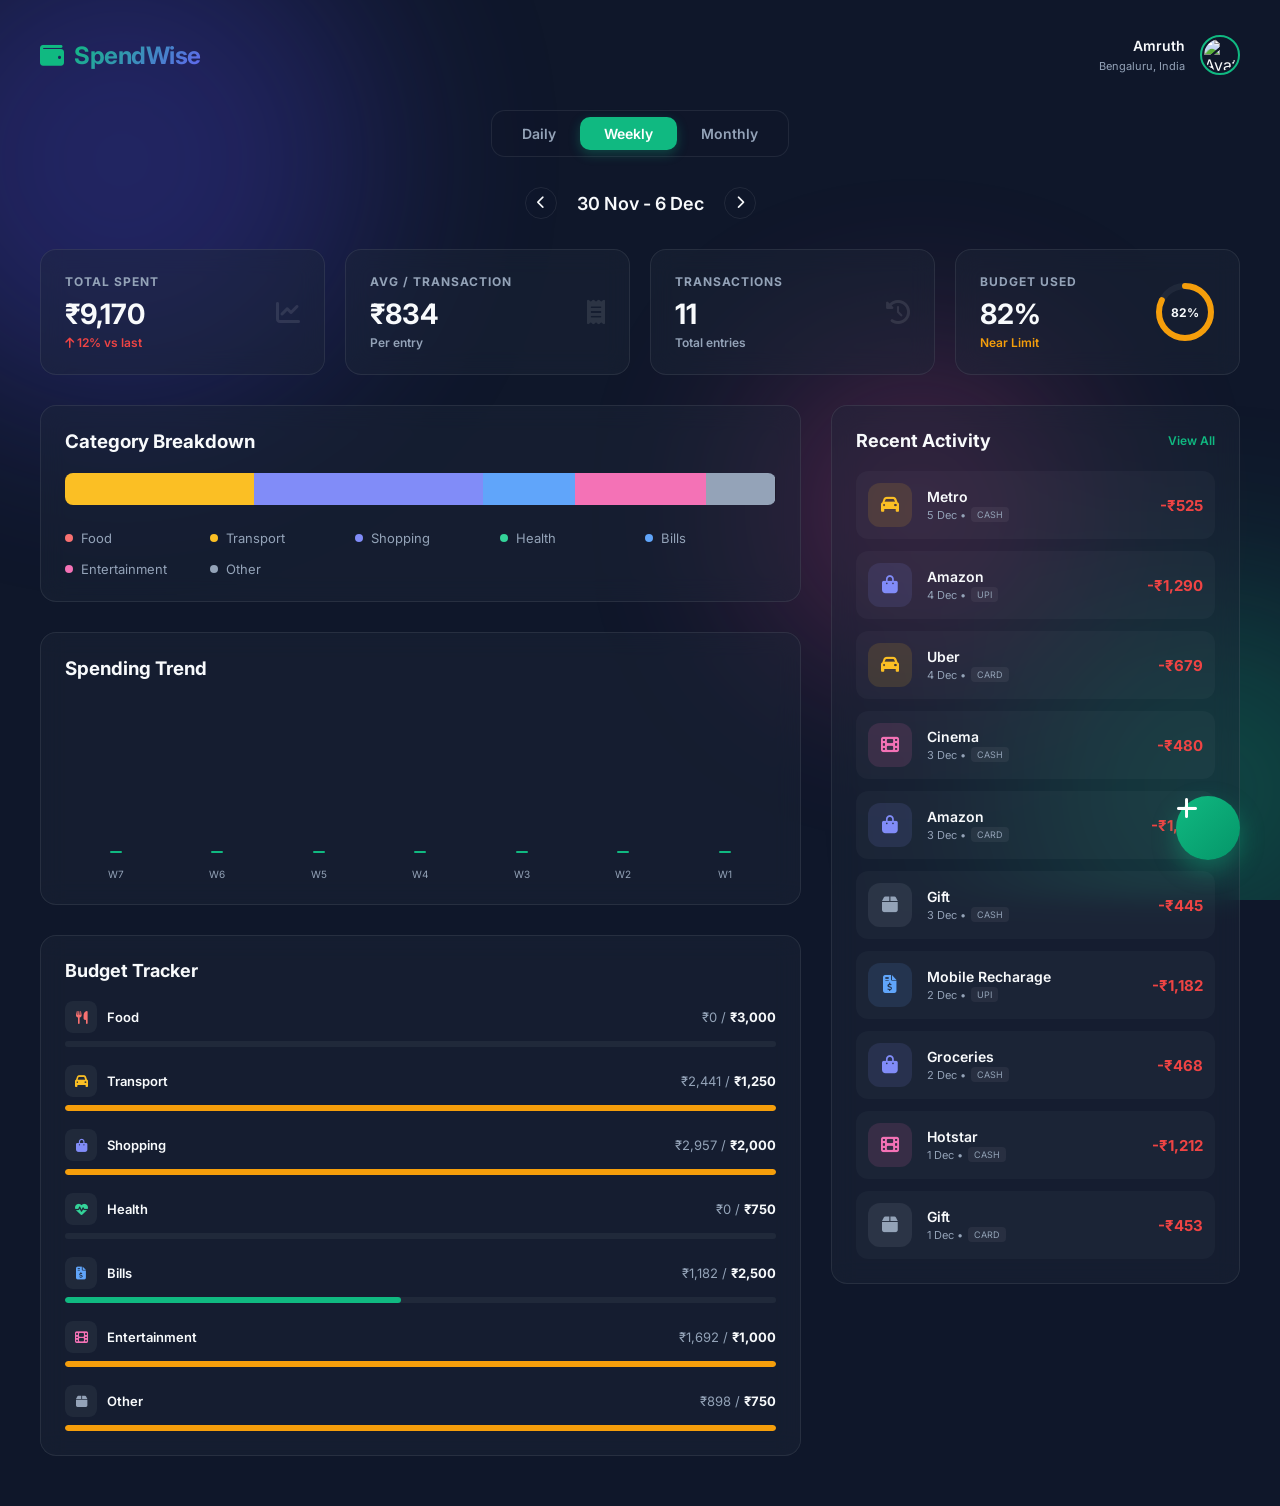
==== index.html @ 6d7f3461 "Initial commit: SpendWise Premium Dashboard" ====
<!DOCTYPE html>
<html lang="en">
<head>
    <meta charset="UTF-8">
    <meta name="viewport" content="width=device-width, initial-scale=1.0">
    <title>SpendWise | Premium Dashboard</title>
    <link href="https://fonts.googleapis.com/css2?family=Inter:wght@400;600;700&family=Outfit:wght@400;600;700&display=swap" rel="stylesheet">
    <link rel="stylesheet" href="style.css">
    <link rel="stylesheet" href="https://cdnjs.cloudflare.com/ajax/libs/font-awesome/6.4.0/css/all.min.css">
</head>
<body>
    <div class="background-orbs">
        <div class="orb orb-1"></div>
        <div class="orb orb-2"></div>
        <div class="orb orb-3"></div>
    </div>

    <div class="container">
        <!-- Top Nav -->
        <nav class="top-nav">
            <div class="brand">
                <i class="fas fa-wallet" style="color: #10B981; font-size: 24px;"></i>
                <h1>SpendWise</h1>
            </div>
            <div class="user-profile">
                <div class="location-hint">
                    <div>Amruth</div>
                    <span>Bengaluru, India</span>
                </div>
                <img src="https://i.pravatar.cc/150?u=amruth" alt="Avatar" class="avatar">
            </div>
        </nav>

        <header class="dashboard-header">
            <div class="tabs-container">
                <div class="tab" data-view="daily">Daily</div>
                <div class="tab active" data-view="weekly">Weekly</div>
                <div class="tab" data-view="monthly">Monthly</div>
            </div>

            <div class="period-nav">
                <button class="nav-btn" id="prev-period"><i class="fas fa-chevron-left"></i></button>
                <span id="period-label">14 May 2026</span>
                <button class="nav-btn" id="next-period"><i class="fas fa-chevron-right"></i></button>
            </div>
        </header>

        <!-- Metrics Row -->
        <div class="metrics-grid">
            <div class="metric-card animate-entry" style="animation-delay: 0.1s;">
                <div class="metric-info">
                    <h4>Total Spent</h4>
                    <h2 id="total-spent">₹0</h2>
                    <div class="metric-trend trend-up" id="total-trend">
                        <i class="fas fa-arrow-up"></i> 12% vs last
                    </div>
                </div>
                <i class="fas fa-chart-line" style="font-size: 24px; color: rgba(255,255,255,0.1)"></i>
            </div>
            
            <div class="metric-card animate-entry" style="animation-delay: 0.2s;">
                <div class="metric-info">
                    <h4>Avg / Transaction</h4>
                    <h2 id="avg-spent">₹0</h2>
                    <div class="metric-trend" style="color: var(--text-secondary)">Per entry</div>
                </div>
                <i class="fas fa-receipt" style="font-size: 24px; color: rgba(255,255,255,0.1)"></i>
            </div>

            <div class="metric-card animate-entry" style="animation-delay: 0.3s;">
                <div class="metric-info">
                    <h4>Transactions</h4>
                    <h2 id="tx-count">0</h2>
                    <div class="metric-trend" style="color: var(--text-secondary)">Total entries</div>
                </div>
                <i class="fas fa-history" style="font-size: 24px; color: rgba(255,255,255,0.1)"></i>
            </div>

            <div class="metric-card animate-entry" style="animation-delay: 0.4s;">
                <div class="metric-info">
                    <h4>Budget Used</h4>
                    <h2 id="budget-percent-text">0%</h2>
                    <div class="metric-trend" id="budget-status">Within limit</div>
                </div>
                <div class="progress-ring">
                    <svg>
                        <circle class="bg" cx="30" cy="30" r="26"></circle>
                        <circle class="fill" id="budget-ring" cx="30" cy="30" r="26" style="stroke-dasharray: 163.36; stroke-dashoffset: 163.36;"></circle>
                    </svg>
                    <div class="progress-text" id="budget-percent-inner">0%</div>
                </div>
            </div>
        </div>

        <div class="dashboard-grid">
            <!-- Left Column: Insights -->
            <div class="insights-col">
                <div class="section-card animate-entry" style="animation-delay: 0.5s;">
                    <h3>Category Breakdown</h3>
                    <div class="chart-container">
                        <div class="segmented-bar" id="category-segmented-bar">
                            <!-- Segments injected via JS -->
                        </div>
                        <div class="category-legend" id="category-legend">
                            <!-- Legend injected via JS -->
                        </div>
                    </div>
                </div>

                <div class="section-card animate-entry" style="animation-delay: 0.6s;">
                    <h3>Spending Trend</h3>
                    <div id="trend-chart" class="trend-chart">
                        <!-- Bars injected via JS -->
                    </div>
                </div>

                <div class="section-card animate-entry" style="animation-delay: 0.7s;">
                    <div class="section-header">
                        <h3>Budget Tracker</h3>
                    </div>
                    <div class="budget-list" id="budget-list">
                        <!-- Rows injected via JS -->
                    </div>
                </div>
            </div>

            <!-- Right Column: Recent Activity -->
            <div class="activity-col">
                <div class="section-card animate-entry" style="animation-delay: 0.8s;">
                    <div class="section-header">
                        <h3>Recent Activity</h3>
                        <a href="#" class="view-all">View All</a>
                    </div>
                    <ul class="transaction-list" id="list">
                        <!-- Items injected via JS -->
                    </ul>
                </div>
            </div>
        </div>
    </div>

    <!-- Floating Action Button -->
    <div class="fab" id="open-modal">
        <i class="fas fa-plus"></i>
    </div>

    <!-- Add Expense Modal -->
    <div class="modal-overlay" id="modal-overlay">
        <div class="modal">
            <div class="modal-header">
                <h3>Add New Expense</h3>
                <i class="fas fa-times close-modal" id="close-modal"></i>
            </div>
            <form id="form">
                <div class="form-group">
                    <label>Expense Name</label>
                    <input type="text" id="text" placeholder="e.g., Metro ride, Swiggy order" autocomplete="off">
                </div>
                <div class="form-group">
                    <label>Amount (₹)</label>
                    <input type="number" id="amount" placeholder="0.00" step="1">
                </div>
                <div class="form-group">
                    <label>Category</label>
                    <div class="category-grid" id="modal-category-grid">
                        <div class="cat-option selected" data-value="Food">
                            <i class="fas fa-utensils"></i>
                            <span>Food</span>
                        </div>
                        <div class="cat-option" data-value="Transport">
                            <i class="fas fa-car"></i>
                            <span>Transport</span>
                        </div>
                        <div class="cat-option" data-value="Shopping">
                            <i class="fas fa-shopping-bag"></i>
                            <span>Shopping</span>
                        </div>
                        <div class="cat-option" data-value="Health">
                            <i class="fas fa-heartbeat"></i>
                            <span>Health</span>
                        </div>
                        <div class="cat-option" data-value="Bills">
                            <i class="fas fa-file-invoice-dollar"></i>
                            <span>Bills</span>
                        </div>
                        <div class="cat-option" data-value="Entertainment">
                            <i class="fas fa-film"></i>
                            <span>Entertainment</span>
                        </div>
                        <div class="cat-option" data-value="Other">
                            <i class="fas fa-box"></i>
                            <span>Other</span>
                        </div>
                    </div>
                </div>
                <div class="form-group">
                    <label>Payment Method</label>
                    <select id="payment-method">
                        <option value="UPI">UPI</option>
                        <option value="Card">Card</option>
                        <option value="Cash">Cash</option>
                    </select>
                </div>
                <button type="submit" class="btn-add">Add Expense</button>
            </form>
        </div>
    </div>

    <script src="script.js"></script>
</body>
</html>
---- style.css ----
:root {
    --bg-color: #0F172A;
    --text-primary: #F8FAFC;
    --text-secondary: #94A3B8;
    --accent-emerald: #10B981;
    --accent-amber: #F59E0B;
    --accent-red: #EF4444;
    --accent-blue: #6366F1;
    --glass-bg: rgba(30, 41, 59, 0.4);
    --glass-border: rgba(255, 255, 255, 0.08);
    --glass-inner: rgba(15, 23, 42, 0.6);
    --card-radius: 16px;
    
    /* Category Colors */
    --cat-food: #F87171;
    --cat-transport: #FBBF24;
    --cat-shopping: #818CF8;
    --cat-health: #34D399;
    --cat-bills: #60A5FA;
    --cat-entertainment: #F472B6;
    --cat-other: #94A3B8;
}

* {
    box-sizing: border-box;
    margin: 0;
    padding: 0;
}

body {
    background-color: var(--bg-color);
    color: var(--text-primary);
    font-family: 'Inter', 'Outfit', sans-serif;
    min-height: 100vh;
    overflow-x: hidden;
    cursor: url('data:image/svg+xml;utf8,<svg xmlns="http://www.w3.org/2000/svg" width="32" height="32" style="font-size: 24px;"><text y="24" fill="%2310B981">₹</text></svg>'), auto;
}

button, a, .tab, .fab, .cat-option, .nav-btn, .close-modal, select, input[type="submit"] {
    cursor: url('data:image/svg+xml;utf8,<svg xmlns="http://www.w3.org/2000/svg" width="32" height="32" style="font-size: 24px;"><text y="24" fill="%23F59E0B">₹</text></svg>'), pointer !important;
}

/* Background Animated Orbs */
.background-orbs {
    position: fixed;
    top: 0;
    left: 0;
    width: 100vw;
    height: 100vh;
    z-index: -1;
    overflow: hidden;
}

.orb {
    position: absolute;
    border-radius: 50%;
    filter: blur(100px);
    opacity: 0.3;
    animation: float 25s infinite ease-in-out alternate;
}

.orb-1 { width: 500px; height: 500px; background: #4f46e5; top: -10%; left: -10%; }
.orb-2 { width: 400px; height: 400px; background: #10b981; bottom: -10%; right: -10%; animation-delay: -5s; }
.orb-3 { width: 300px; height: 300px; background: #ec4899; top: 40%; left: 60%; animation-delay: -10s; }

@keyframes float {
    0% { transform: translate(0, 0) scale(1); }
    100% { transform: translate(60px, 60px) scale(1.1); }
}

/* --- Layout --- */
.container {
    max-width: 1440px;
    margin: 0 auto;
    padding: 20px 40px;
}

/* Top Navigation */
.top-nav {
    display: flex;
    justify-content: space-between;
    align-items: center;
    padding: 15px 0;
    margin-bottom: 20px;
}

.brand {
    display: flex;
    align-items: center;
    gap: 10px;
}

.brand h1 {
    font-size: 24px;
    font-weight: 700;
    letter-spacing: -0.5px;
    background: linear-gradient(135deg, #10B981, #6366F1);
    -webkit-background-clip: text;
    -webkit-text-fill-color: transparent;
}

.user-profile {
    display: flex;
    align-items: center;
    gap: 15px;
}

.location-hint {
    text-align: right;
}

.location-hint div { font-size: 14px; font-weight: 600; }
.location-hint span { font-size: 11px; color: var(--text-secondary); }

.avatar {
    width: 40px;
    height: 40px;
    border-radius: 50%;
    border: 2px solid var(--accent-emerald);
    padding: 2px;
}

/* Tabs & Period Nav */
.dashboard-header {
    display: flex;
    flex-direction: column;
    gap: 20px;
    margin-bottom: 30px;
}

.tabs-container {
    display: flex;
    align-items: center;
    justify-content: space-between;
    background: var(--glass-inner);
    padding: 6px;
    border-radius: 14px;
    border: 1px solid var(--glass-border);
    width: fit-content;
    margin: 0 auto;
}

.tab {
    padding: 8px 24px;
    cursor: pointer;
    border-radius: 10px;
    font-size: 14px;
    font-weight: 600;
    color: var(--text-secondary);
    transition: all 0.3s cubic-bezier(0.4, 0, 0.2, 1);
    position: relative;
}

.tab.active {
    background: var(--accent-emerald);
    color: white;
    box-shadow: 0 4px 12px rgba(16, 185, 129, 0.3);
}

.period-nav {
    display: flex;
    align-items: center;
    justify-content: center;
    gap: 20px;
    margin-top: 10px;
}

.nav-btn {
    background: transparent;
    border: 1px solid var(--glass-border);
    color: var(--text-primary);
    width: 32px;
    height: 32px;
    border-radius: 50%;
    cursor: pointer;
    display: flex;
    align-items: center;
    justify-content: center;
    transition: all 0.2s;
}

.nav-btn:hover { background: var(--glass-border); transform: scale(1.1); }

#period-label { font-size: 18px; font-weight: 600; }

/* Metrics Bar */
.metrics-grid {
    display: grid;
    grid-template-columns: repeat(4, 1fr);
    gap: 20px;
    margin-bottom: 30px;
}

.metric-card {
    background: var(--glass-bg);
    backdrop-filter: blur(12px);
    border: 1px solid var(--glass-border);
    border-radius: var(--card-radius);
    padding: 24px;
    display: flex;
    justify-content: space-between;
    align-items: center;
}

.metric-info h4 { font-size: 12px; text-transform: uppercase; color: var(--text-secondary); margin-bottom: 8px; letter-spacing: 1px; }
.metric-info h2 { font-size: 28px; font-weight: 700; }
.metric-trend { font-size: 12px; margin-top: 4px; font-weight: 600; }
.trend-up { color: var(--accent-red); }
.trend-down { color: var(--accent-emerald); }

/* Circular Progress Ring */
.progress-ring {
    position: relative;
    width: 60px;
    height: 60px;
}

.progress-ring svg { transform: rotate(-90deg); width: 60px; height: 60px; }
.progress-ring circle {
    fill: none;
    stroke-width: 6;
    stroke-linecap: round;
}
.progress-ring .bg { stroke: rgba(255,255,255,0.05); }
.progress-ring .fill {
    stroke: var(--accent-emerald);
    transition: stroke-dashoffset 1s ease-in-out, stroke 0.3s;
}

.progress-text {
    position: absolute;
    top: 50%;
    left: 50%;
    transform: translate(-50%, -50%);
    font-size: 12px;
    font-weight: 700;
}

/* Dashboard Grid */
.dashboard-grid {
    display: grid;
    grid-template-columns: 6.5fr 3.5fr;
    gap: 30px;
}

.section-card {
    background: var(--glass-bg);
    backdrop-filter: blur(12px);
    border: 1px solid var(--glass-border);
    border-radius: var(--card-radius);
    padding: 24px;
    margin-bottom: 30px;
}

.section-header {
    display: flex;
    justify-content: space-between;
    align-items: center;
    margin-bottom: 20px;
}

.section-header h3 { font-size: 18px; font-weight: 700; }
.view-all { font-size: 12px; color: var(--accent-emerald); cursor: pointer; text-decoration: none; font-weight: 600; }

/* Charts & Bars */
.chart-container { margin-top: 20px; }

.segmented-bar {
    display: flex;
    height: 32px;
    border-radius: 8px;
    overflow: hidden;
    margin-bottom: 25px;
    background: rgba(0,0,0,0.2);
}

.segment { height: 100%; transition: width 0.8s ease; position: relative; }
.segment:hover::after {
    content: attr(data-label);
    position: absolute;
    top: -35px;
    left: 50%;
    transform: translateX(-50%);
    background: var(--text-primary);
    color: var(--bg-color);
    padding: 4px 8px;
    border-radius: 4px;
    font-size: 10px;
    font-weight: 700;
    white-space: nowrap;
}

.category-legend {
    display: grid;
    grid-template-columns: repeat(auto-fit, minmax(120px, 1fr));
    gap: 15px;
}

.legend-item { display: flex; align-items: center; gap: 8px; font-size: 13px; color: var(--text-secondary); }
.dot { width: 8px; height: 8px; border-radius: 50%; }

/* Trend Chart */
.trend-chart {
    display: flex;
    align-items: flex-end;
    justify-content: space-between;
    height: 200px;
    padding-top: 40px;
    position: relative;
}

.trend-col { flex: 1; display: flex; flex-direction: column; align-items: center; gap: 10px; position: relative; }
.trend-bar-group { width: 12px; display: flex; flex-direction: column-reverse; gap: 2px; }
.trend-segment { width: 100%; border-radius: 2px; transition: height 1s; min-height: 2px; }
.trend-label { font-size: 10px; color: var(--text-secondary); margin-top: 5px; }

/* Budget Progress List */
.budget-list { display: flex; flex-direction: column; gap: 18px; }
.budget-row { display: flex; flex-direction: column; gap: 8px; }
.budget-info { display: flex; justify-content: space-between; align-items: center; font-size: 13px; }
.budget-cat { display: flex; align-items: center; gap: 10px; font-weight: 600; }
.budget-cat i { width: 32px; height: 32px; border-radius: 8px; background: rgba(255,255,255,0.05); display: flex; align-items: center; justify-content: center; }
.budget-amount { color: var(--text-secondary); }
.budget-amount b { color: var(--text-primary); }

.progress-bar-outer { height: 6px; background: rgba(255,255,255,0.05); border-radius: 3px; overflow: hidden; }
.progress-bar-inner { height: 100%; border-radius: 3px; transition: width 1s cubic-bezier(0.17, 0.67, 0.83, 0.67); }

/* Transaction List */
.transaction-list { list-style: none; display: flex; flex-direction: column; gap: 12px; }
.transaction-item {
    display: flex;
    justify-content: space-between;
    align-items: center;
    padding: 12px;
    background: rgba(255,255,255,0.03);
    border-radius: 12px;
    transition: all 0.2s;
}
.transaction-item:hover { background: rgba(255,255,255,0.05); transform: translateX(4px); }

.t-left { display: flex; align-items: center; gap: 15px; }
.t-icon { width: 44px; height: 44px; border-radius: 12px; display: flex; align-items: center; justify-content: center; font-size: 18px; }
.t-details h4 { font-size: 14px; font-weight: 600; margin-bottom: 2px; }
.t-details p { font-size: 11px; color: var(--text-secondary); display: flex; align-items: center; gap: 5px; }
.t-badge { padding: 2px 6px; border-radius: 4px; background: rgba(255,255,255,0.05); font-size: 9px; text-transform: uppercase; }

.t-right { text-align: right; }
.t-amount { font-weight: 700; font-size: 15px; color: var(--accent-red); }
.t-amount.plus { color: var(--accent-emerald); }

/* Floating Action Button */
.fab {
    position: fixed;
    bottom: 40px;
    right: 40px;
    width: 64px;
    height: 64px;
    background: linear-gradient(135deg, #10B981, #059669);
    border-radius: 50%;
    display: flex;
    align-items: center;
    justify-content: center;
    color: white;
    font-size: 24px;
    box-shadow: 0 10px 25px rgba(16, 185, 129, 0.4);
    cursor: pointer;
    transition: all 0.3s cubic-bezier(0.175, 0.885, 0.32, 1.275);
    z-index: 100;
}
.fab:hover { transform: scale(1.1) rotate(90deg); box-shadow: 0 15px 30px rgba(16, 185, 129, 0.5); }

/* Modal */
.modal-overlay {
    position: fixed;
    top: 0;
    left: 0;
    width: 100%;
    height: 100%;
    background: rgba(15, 23, 42, 0.8);
    backdrop-filter: blur(8px);
    display: flex;
    align-items: center;
    justify-content: center;
    opacity: 0;
    visibility: hidden;
    transition: all 0.3s;
    z-index: 1000;
}
.modal-overlay.active { opacity: 1; visibility: visible; }

.modal {
    background: #1E293B;
    width: 100%;
    max-width: 450px;
    border-radius: 24px;
    border: 1px solid var(--glass-border);
    padding: 30px;
    transform: translateY(20px);
    transition: all 0.3s;
}
.modal-overlay.active .modal { transform: translateY(0); }

.modal-header { display: flex; justify-content: space-between; align-items: center; margin-bottom: 25px; }
.modal-header h3 { font-size: 20px; font-weight: 700; }
.close-modal { cursor: pointer; color: var(--text-secondary); transition: 0.2s; }
.close-modal:hover { color: white; }

.form-group { margin-bottom: 20px; }
.form-group label { display: block; font-size: 12px; color: var(--text-secondary); margin-bottom: 8px; text-transform: uppercase; letter-spacing: 1px; }
input, select {
    width: 100%;
    background: rgba(0,0,0,0.2);
    border: 1px solid var(--glass-border);
    border-radius: 12px;
    padding: 12px 16px;
    color: white;
    font-family: inherit;
    font-size: 16px;
    transition: all 0.3s;
}
input:focus, select:focus { outline: none; border-color: var(--accent-emerald); box-shadow: 0 0 0 3px rgba(16, 185, 129, 0.1); }

.category-grid {
    display: grid;
    grid-template-columns: repeat(4, 1fr);
    gap: 10px;
    margin-top: 10px;
}
.cat-option {
    display: flex;
    flex-direction: column;
    align-items: center;
    gap: 5px;
    padding: 10px;
    border-radius: 12px;
    background: rgba(255,255,255,0.03);
    cursor: pointer;
    font-size: 10px;
    font-weight: 600;
    transition: 0.2s;
    border: 1px solid transparent;
}
.cat-option i { font-size: 16px; }
.cat-option:hover { background: rgba(255,255,255,0.08); }
.cat-option.selected { border-color: var(--accent-emerald); background: rgba(16, 185, 129, 0.1); color: var(--accent-emerald); }

.btn-add {
    width: 100%;
    background: var(--accent-emerald);
    color: white;
    border: none;
    padding: 16px;
    border-radius: 12px;
    font-size: 16px;
    font-weight: 700;
    cursor: pointer;
    margin-top: 10px;
    box-shadow: 0 4px 12px rgba(16, 185, 129, 0.2);
    transition: 0.2s;
}
.btn-add:hover { transform: translateY(-2px); box-shadow: 0 8px 20px rgba(16, 185, 129, 0.3); }

/* --- Animations --- */
@keyframes slideUp { 
    from { opacity: 0; transform: translateY(30px); } 
    to { opacity: 1; transform: translateY(0); } 
}

@keyframes pulse-emerald {
    0% { box-shadow: 0 0 0 0 rgba(16, 185, 129, 0.4); }
    70% { box-shadow: 0 0 0 10px rgba(16, 185, 129, 0); }
    100% { box-shadow: 0 0 0 0 rgba(16, 185, 129, 0); }
}

.animate-entry { 
    opacity: 0;
    animation: slideUp 0.6s cubic-bezier(0.2, 0.8, 0.2, 1) forwards; 
}

/* --- Card Polish --- */
.metric-card, .section-card {
    transition: all 0.4s cubic-bezier(0.4, 0, 0.2, 1);
}

.metric-card:hover, .section-card:hover {
    transform: translateY(-5px);
    border-color: rgba(255, 255, 255, 0.15);
    background: rgba(30, 41, 59, 0.5);
    box-shadow: 0 10px 30px -10px rgba(0, 0, 0, 0.5);
}

/* --- Interactive Elements --- */
.tab:hover:not(.active) {
    background: rgba(255, 255, 255, 0.05);
    color: white;
}

.fab {
    animation: pulse-emerald 2s infinite;
}

.fab:active {
    transform: scale(0.9);
}

.transaction-item {
    transition: transform 0.2s;
}

.transaction-item:hover {
    transform: translateX(5px);
}

/* --- Scrollbar --- */
::-webkit-scrollbar {
    width: 6px;
}
::-webkit-scrollbar-track {
    background: var(--bg-color);
}
::-webkit-scrollbar-thumb {
    background: var(--glass-border);
    border-radius: 10px;
}
::-webkit-scrollbar-thumb:hover {
    background: var(--text-secondary);
}

/* Responsive */
@media (max-width: 1024px) {
    .dashboard-grid { grid-template-columns: 1fr; }
    .metrics-grid { grid-template-columns: repeat(2, 1fr); }
}

@media (max-width: 640px) {
    .container { padding: 15px; }
    .metrics-grid { grid-template-columns: 1fr; }
    .top-nav { flex-direction: column; gap: 15px; text-align: center; }
    .user-profile { flex-direction: column-reverse; }
}
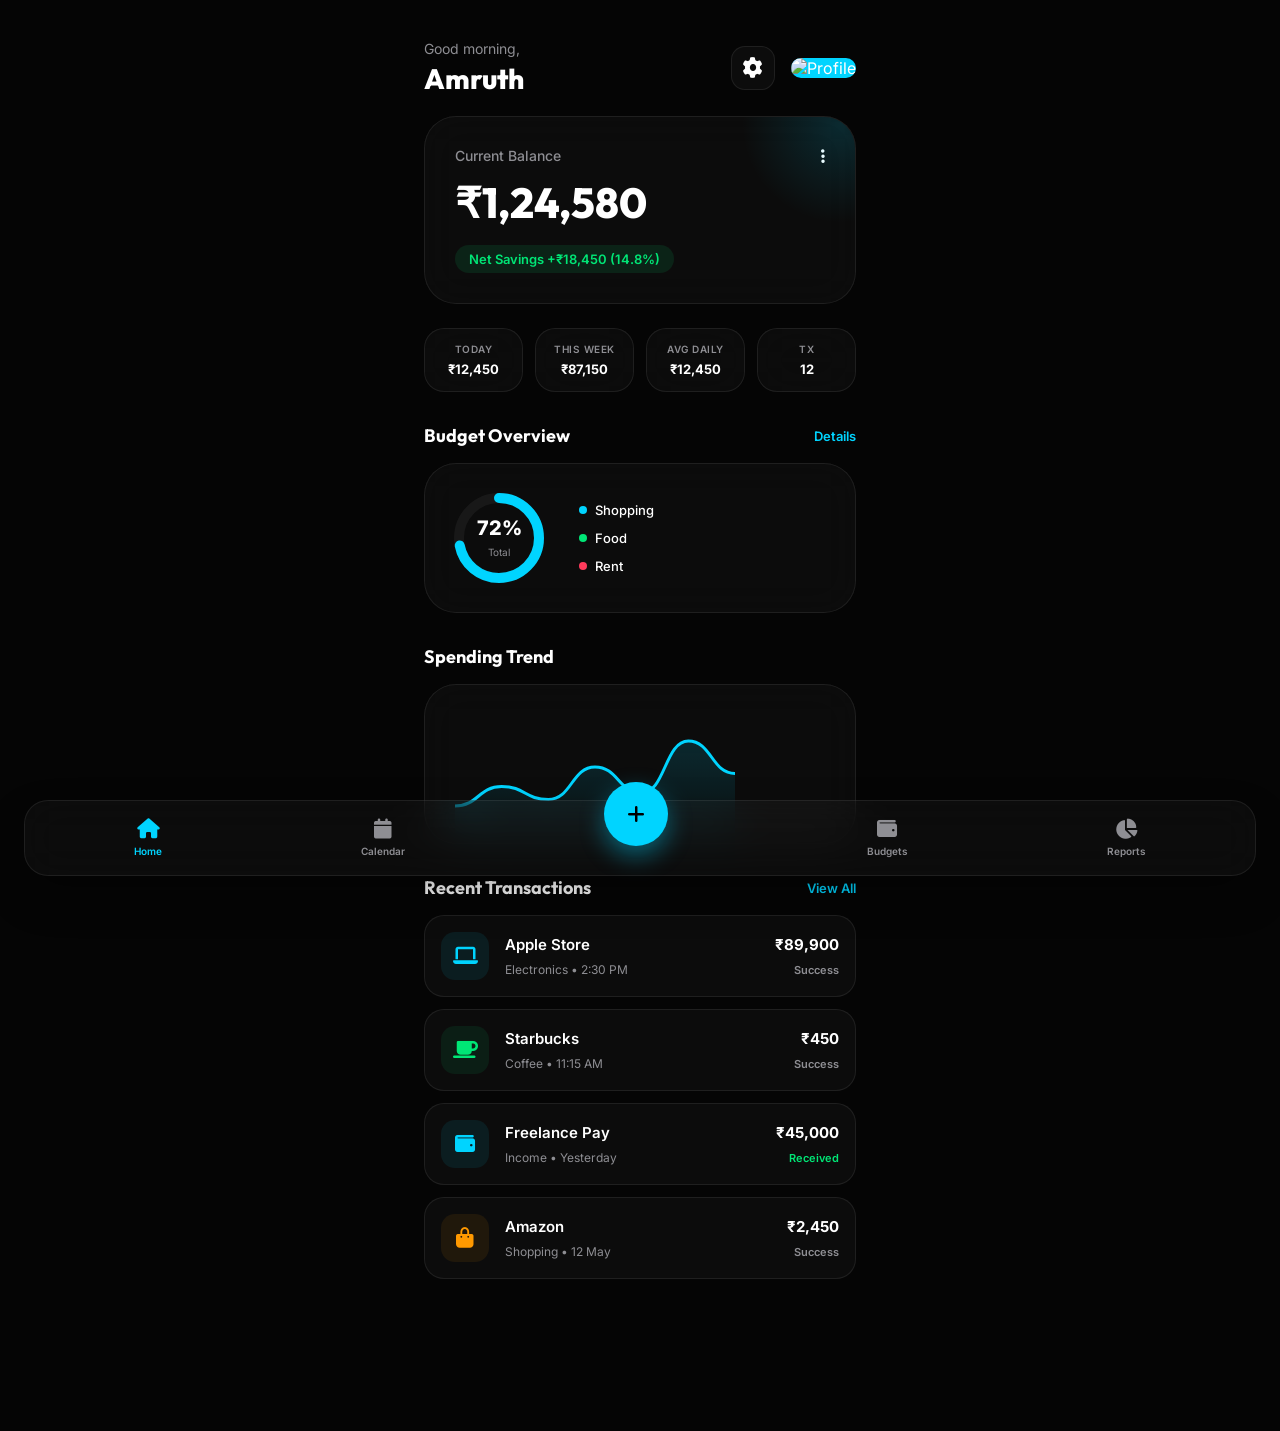
==== commit 04b16f9e: "Initial commit: SpendWise Premium Dashboard" ====
--- a/index.html
+++ b/index.html
@@ -1,208 +1,165 @@
 <!DOCTYPE html>
-<html lang="en">
+<html lang="en" data-theme="dark">
 <head>
     <meta charset="UTF-8">
-    <meta name="viewport" content="width=device-width, initial-scale=1.0">
-    <title>SpendWise | Premium Dashboard</title>
-    <link href="https://fonts.googleapis.com/css2?family=Inter:wght@400;600;700&family=Outfit:wght@400;600;700&display=swap" rel="stylesheet">
+    <meta name="viewport" content="width=device-width, initial-scale=1.0, maximum-scale=1.0, user-scalable=no">
+    <title>Finly | Luxury Expense Tracker</title>
     <link rel="stylesheet" href="style.css">
     <link rel="stylesheet" href="https://cdnjs.cloudflare.com/ajax/libs/font-awesome/6.4.0/css/all.min.css">
 </head>
 <body>
-    <div class="background-orbs">
-        <div class="orb orb-1"></div>
-        <div class="orb orb-2"></div>
-        <div class="orb orb-3"></div>
-    </div>
-
-    <div class="container">
-        <!-- Top Nav -->
-        <nav class="top-nav">
-            <div class="brand">
-                <i class="fas fa-wallet" style="color: #10B981; font-size: 24px;"></i>
-                <h1>SpendWise</h1>
+    <div class="app-shell">
+        <!-- Top Header -->
+        <header class="top-header">
+            <div class="user-greeting">
+                <span class="sub-text">Good morning,</span>
+                <h1 class="main-title">Amruth</h1>
             </div>
-            <div class="user-profile">
-                <div class="location-hint">
-                    <div>Amruth</div>
-                    <span>Bengaluru, India</span>
+            <div class="header-actions">
+                <div class="icon-btn" id="open-appearance">
+                    <i class="fas fa-cog"></i>
                 </div>
-                <img src="https://i.pravatar.cc/150?u=amruth" alt="Avatar" class="avatar">
-            </div>
-        </nav>
-
-        <header class="dashboard-header">
-            <div class="tabs-container">
-                <div class="tab" data-view="daily">Daily</div>
-                <div class="tab active" data-view="weekly">Weekly</div>
-                <div class="tab" data-view="monthly">Monthly</div>
-            </div>
-
-            <div class="period-nav">
-                <button class="nav-btn" id="prev-period"><i class="fas fa-chevron-left"></i></button>
-                <span id="period-label">14 May 2026</span>
-                <button class="nav-btn" id="next-period"><i class="fas fa-chevron-right"></i></button>
+                <div class="avatar-box">
+                    <img src="https://api.dicebear.com/7.x/avataaars/svg?seed=Amruth" alt="Profile">
+                </div>
             </div>
         </header>
 
-        <!-- Metrics Row -->
-        <div class="metrics-grid">
-            <div class="metric-card animate-entry" style="animation-delay: 0.1s;">
-                <div class="metric-info">
-                    <h4>Total Spent</h4>
-                    <h2 id="total-spent">₹0</h2>
-                    <div class="metric-trend trend-up" id="total-trend">
-                        <i class="fas fa-arrow-up"></i> 12% vs last
-                    </div>
+        <!-- Main Dashboard -->
+        <main class="dashboard-content">
+            <!-- Balance Card -->
+            <div class="balance-card glass animate">
+                <div class="card-header">
+                    <span class="label">Current Balance</span>
+                    <i class="fas fa-ellipsis-v"></i>
                 </div>
-                <i class="fas fa-chart-line" style="font-size: 24px; color: rgba(255,255,255,0.1)"></i>
-            </div>
-            
-            <div class="metric-card animate-entry" style="animation-delay: 0.2s;">
-                <div class="metric-info">
-                    <h4>Avg / Transaction</h4>
-                    <h2 id="avg-spent">₹0</h2>
-                    <div class="metric-trend" style="color: var(--text-secondary)">Per entry</div>
+                <h2 class="balance-amount">₹1,24,580</h2>
+                <div class="balance-stats">
+                    <span class="savings-pill">Net Savings +₹18,450 (14.8%)</span>
                 </div>
-                <i class="fas fa-receipt" style="font-size: 24px; color: rgba(255,255,255,0.1)"></i>
+                <div class="card-glow"></div>
             </div>
 
-            <div class="metric-card animate-entry" style="animation-delay: 0.3s;">
-                <div class="metric-info">
-                    <h4>Transactions</h4>
-                    <h2 id="tx-count">0</h2>
-                    <div class="metric-trend" style="color: var(--text-secondary)">Total entries</div>
+            <!-- Stats Grid -->
+            <div class="stats-grid">
+                <div class="stat-item glass animate" style="animation-delay: 0.1s;">
+                    <span class="stat-label">Today</span>
+                    <span class="stat-value">₹12,450</span>
                 </div>
-                <i class="fas fa-history" style="font-size: 24px; color: rgba(255,255,255,0.1)"></i>
+                <div class="stat-item glass animate" style="animation-delay: 0.2s;">
+                    <span class="stat-label">This Week</span>
+                    <span class="stat-value">₹87,150</span>
+                </div>
+                <div class="stat-item glass animate" style="animation-delay: 0.3s;">
+                    <span class="stat-label">Avg Daily</span>
+                    <span class="stat-value">₹12,450</span>
+                </div>
+                <div class="stat-item glass animate" style="animation-delay: 0.4s;">
+                    <span class="stat-label">Tx</span>
+                    <span class="stat-value">12</span>
+                </div>
             </div>
 
-            <div class="metric-card animate-entry" style="animation-delay: 0.4s;">
-                <div class="metric-info">
-                    <h4>Budget Used</h4>
-                    <h2 id="budget-percent-text">0%</h2>
-                    <div class="metric-trend" id="budget-status">Within limit</div>
+            <!-- Budget Rings & Charts -->
+            <div class="visual-section">
+                <div class="section-header">
+                    <h3>Budget Overview</h3>
+                    <a href="#" class="link-text">Details</a>
                 </div>
-                <div class="progress-ring">
-                    <svg>
-                        <circle class="bg" cx="30" cy="30" r="26"></circle>
-                        <circle class="fill" id="budget-ring" cx="30" cy="30" r="26" style="stroke-dasharray: 163.36; stroke-dashoffset: 163.36;"></circle>
-                    </svg>
-                    <div class="progress-text" id="budget-percent-inner">0%</div>
-                </div>
-            </div>
-        </div>
-
-        <div class="dashboard-grid">
-            <!-- Left Column: Insights -->
-            <div class="insights-col">
-                <div class="section-card animate-entry" style="animation-delay: 0.5s;">
-                    <h3>Category Breakdown</h3>
-                    <div class="chart-container">
-                        <div class="segmented-bar" id="category-segmented-bar">
-                            <!-- Segments injected via JS -->
-                        </div>
-                        <div class="category-legend" id="category-legend">
-                            <!-- Legend injected via JS -->
+                <div class="rings-container glass animate" style="animation-delay: 0.5s;">
+                    <div class="chart-box">
+                        <canvas id="budget-donut"></canvas>
+                        <div class="chart-center">
+                            <span class="percentage">72%</span>
+                            <span class="label">Total</span>
                         </div>
                     </div>
-                </div>
-
-                <div class="section-card animate-entry" style="animation-delay: 0.6s;">
-                    <h3>Spending Trend</h3>
-                    <div id="trend-chart" class="trend-chart">
-                        <!-- Bars injected via JS -->
-                    </div>
-                </div>
-
-                <div class="section-card animate-entry" style="animation-delay: 0.7s;">
-                    <div class="section-header">
-                        <h3>Budget Tracker</h3>
-                    </div>
-                    <div class="budget-list" id="budget-list">
-                        <!-- Rows injected via JS -->
+                    <div class="rings-labels">
+                        <div class="label-item"><span class="dot" style="background: var(--accent-blue);"></span> Shopping</div>
+                        <div class="label-item"><span class="dot" style="background: var(--accent-green);"></span> Food</div>
+                        <div class="label-item"><span class="dot" style="background: var(--accent-red);"></span> Rent</div>
                     </div>
                 </div>
             </div>
 
-            <!-- Right Column: Recent Activity -->
-            <div class="activity-col">
-                <div class="section-card animate-entry" style="animation-delay: 0.8s;">
-                    <div class="section-header">
-                        <h3>Recent Activity</h3>
-                        <a href="#" class="view-all">View All</a>
-                    </div>
-                    <ul class="transaction-list" id="list">
-                        <!-- Items injected via JS -->
-                    </ul>
+            <!-- Spending Trend -->
+            <div class="visual-section">
+                <div class="section-header">
+                    <h3>Spending Trend</h3>
+                </div>
+                <div class="trend-card glass animate" style="animation-delay: 0.6s;">
+                    <canvas id="trend-line-chart"></canvas>
                 </div>
             </div>
-        </div>
-    </div>
 
-    <!-- Floating Action Button -->
-    <div class="fab" id="open-modal">
-        <i class="fas fa-plus"></i>
-    </div>
+            <!-- Recent Transactions -->
+            <div class="visual-section">
+                <div class="section-header">
+                    <h3>Recent Transactions</h3>
+                    <a href="#" class="link-text">View All</a>
+                </div>
+                <div class="tx-list" id="recent-tx-list">
+                    <!-- Transactions injected by JS -->
+                </div>
+            </div>
+        </main>
 
-    <!-- Add Expense Modal -->
-    <div class="modal-overlay" id="modal-overlay">
-        <div class="modal">
-            <div class="modal-header">
-                <h3>Add New Expense</h3>
-                <i class="fas fa-times close-modal" id="close-modal"></i>
+        <!-- Bottom Navigation -->
+        <nav class="bottom-nav glass">
+            <div class="nav-item active" data-tab="home">
+                <i class="fas fa-home"></i>
+                <span>Home</span>
             </div>
-            <form id="form">
-                <div class="form-group">
-                    <label>Expense Name</label>
-                    <input type="text" id="text" placeholder="e.g., Metro ride, Swiggy order" autocomplete="off">
+            <div class="nav-item" data-tab="calendar">
+                <i class="fas fa-calendar"></i>
+                <span>Calendar</span>
+            </div>
+            <div class="nav-item fab-center">
+                <div class="fab-btn" id="open-add-modal">
+                    <i class="fas fa-plus"></i>
                 </div>
-                <div class="form-group">
-                    <label>Amount (₹)</label>
-                    <input type="number" id="amount" placeholder="0.00" step="1">
-                </div>
-                <div class="form-group">
-                    <label>Category</label>
-                    <div class="category-grid" id="modal-category-grid">
-                        <div class="cat-option selected" data-value="Food">
-                            <i class="fas fa-utensils"></i>
-                            <span>Food</span>
+            </div>
+            <div class="nav-item" data-tab="budgets">
+                <i class="fas fa-wallet"></i>
+                <span>Budgets</span>
+            </div>
+            <div class="nav-item" data-tab="reports">
+                <i class="fas fa-chart-pie"></i>
+                <span>Reports</span>
+            </div>
+        </nav>
+
+        <!-- Theme Bottom Sheet -->
+        <div class="bottom-sheet-overlay" id="appearance-sheet">
+            <div class="bottom-sheet">
+                <div class="sheet-handle"></div>
+                <div class="sheet-content">
+                    <h2 class="sheet-title">Appearance</h2>
+                    <div class="theme-grid">
+                        <div class="theme-option active" data-theme="dark">
+                            <div class="theme-preview dark">
+                                <div class="p-card"></div>
+                                <div class="p-line"></div>
+                            </div>
+                            <span class="theme-name">Dark Mode</span>
                         </div>
-                        <div class="cat-option" data-value="Transport">
-                            <i class="fas fa-car"></i>
-                            <span>Transport</span>
+                        <div class="theme-option" data-theme="light">
+                            <div class="theme-preview light">
+                                <div class="p-card"></div>
+                                <div class="p-line"></div>
+                            </div>
+                            <span class="theme-name">Light Mode</span>
                         </div>
-                        <div class="cat-option" data-value="Shopping">
-                            <i class="fas fa-shopping-bag"></i>
-                            <span>Shopping</span>
-                        </div>
-                        <div class="cat-option" data-value="Health">
-                            <i class="fas fa-heartbeat"></i>
-                            <span>Health</span>
-                        </div>
-                        <div class="cat-option" data-value="Bills">
-                            <i class="fas fa-file-invoice-dollar"></i>
-                            <span>Bills</span>
-                        </div>
-                        <div class="cat-option" data-value="Entertainment">
-                            <i class="fas fa-film"></i>
-                            <span>Entertainment</span>
-                        </div>
-                        <div class="cat-option" data-value="Other">
-                            <i class="fas fa-box"></i>
-                            <span>Other</span>
+                        <div class="theme-option" data-theme="gray">
+                            <div class="theme-preview gray">
+                                <div class="p-card"></div>
+                                <div class="p-line"></div>
+                            </div>
+                            <span class="theme-name">Default Gray</span>
                         </div>
                     </div>
                 </div>
-                <div class="form-group">
-                    <label>Payment Method</label>
-                    <select id="payment-method">
-                        <option value="UPI">UPI</option>
-                        <option value="Card">Card</option>
-                        <option value="Cash">Cash</option>
-                    </select>
-                </div>
-                <button type="submit" class="btn-add">Add Expense</button>
-            </form>
+            </div>
         </div>
     </div>
 
--- a/style.css
+++ b/style.css
@@ -1,541 +1,488 @@
+@import url('https://fonts.googleapis.com/css2?family=Inter:wght@400;500;600;700&family=Outfit:wght@500;600;700;800&display=swap');
+
 :root {
-    --bg-color: #0F172A;
-    --text-primary: #F8FAFC;
-    --text-secondary: #94A3B8;
-    --accent-emerald: #10B981;
-    --accent-amber: #F59E0B;
-    --accent-red: #EF4444;
-    --accent-blue: #6366F1;
-    --glass-bg: rgba(30, 41, 59, 0.4);
+    /* Colors - Dark (Default) */
+    --bg-black: #050505;
+    --bg-panel: #121212;
+    --text-primary: #FFFFFF;
+    --text-secondary: #8E8E93;
+    --accent-blue: #00D4FF;
+    --accent-green: #00E676;
+    --accent-red: #FF3B5C;
+    --glass-bg: rgba(255, 255, 255, 0.03);
     --glass-border: rgba(255, 255, 255, 0.08);
-    --glass-inner: rgba(15, 23, 42, 0.6);
-    --card-radius: 16px;
-    
-    /* Category Colors */
-    --cat-food: #F87171;
-    --cat-transport: #FBBF24;
-    --cat-shopping: #818CF8;
-    --cat-health: #34D399;
-    --cat-bills: #60A5FA;
-    --cat-entertainment: #F472B6;
-    --cat-other: #94A3B8;
-}
-
+    --radius-lg: 32px;
+    --radius-md: 20px;
+    --radius-full: 999px;
+    --transition: all 0.4s cubic-bezier(0.16, 1, 0.3, 1);
+}
+
+[data-theme="light"] {
+    --bg-black: #F2F2F7;
+    --bg-panel: #FFFFFF;
+    --text-primary: #000000;
+    --text-secondary: #636366;
+    --glass-bg: rgba(0, 0, 0, 0.03);
+    --glass-border: rgba(0, 0, 0, 0.08);
+}
+
+[data-theme="gray"] {
+    --bg-black: #1C1C1E;
+    --bg-panel: #2C2C2E;
+    --text-primary: #E5E5EA;
+    --text-secondary: #AEAEB2;
+}
+
+/* --- Base --- */
 * {
-    box-sizing: border-box;
     margin: 0;
     padding: 0;
+    box-sizing: border-box;
+    -webkit-font-smoothing: antialiased;
 }
 
 body {
-    background-color: var(--bg-color);
+    background-color: var(--bg-black);
     color: var(--text-primary);
-    font-family: 'Inter', 'Outfit', sans-serif;
+    font-family: 'Inter', sans-serif;
+    overflow-x: hidden;
     min-height: 100vh;
-    overflow-x: hidden;
-    cursor: url('data:image/svg+xml;utf8,<svg xmlns="http://www.w3.org/2000/svg" width="32" height="32" style="font-size: 24px;"><text y="24" fill="%2310B981">₹</text></svg>'), auto;
-}
-
-button, a, .tab, .fab, .cat-option, .nav-btn, .close-modal, select, input[type="submit"] {
-    cursor: url('data:image/svg+xml;utf8,<svg xmlns="http://www.w3.org/2000/svg" width="32" height="32" style="font-size: 24px;"><text y="24" fill="%23F59E0B">₹</text></svg>'), pointer !important;
-}
-
-/* Background Animated Orbs */
-.background-orbs {
-    position: fixed;
-    top: 0;
-    left: 0;
-    width: 100vw;
-    height: 100vh;
-    z-index: -1;
+}
+
+h1, h2, h3, .balance-amount {
+    font-family: 'Outfit', sans-serif;
+}
+
+/* --- App Shell --- */
+.app-shell {
+    max-width: 480px;
+    margin: 0 auto;
+    position: relative;
+    padding-bottom: 120px;
+    min-height: 100vh;
+}
+
+.glass {
+    background: var(--glass-bg);
+    backdrop-filter: blur(20px);
+    -webkit-backdrop-filter: blur(20px);
+    border: 1px solid var(--glass-border);
+}
+
+/* --- Header --- */
+.top-header {
+    display: flex;
+    justify-content: space-between;
+    align-items: center;
+    padding: 40px 24px 20px;
+}
+
+.sub-text {
+    font-size: 14px;
+    color: var(--text-secondary);
+    display: block;
+    margin-bottom: 4px;
+}
+
+.main-title {
+    font-size: 28px;
+    font-weight: 800;
+}
+
+.header-actions {
+    display: flex;
+    align-items: center;
+    gap: 16px;
+}
+
+.icon-btn {
+    width: 44px;
+    height: 44px;
+    border-radius: 14px;
+    background: var(--glass-bg);
+    border: 1px solid var(--glass-border);
+    display: flex;
+    align-items: center;
+    justify-content: center;
+    font-size: 20px;
+    cursor: pointer;
+    transition: var(--transition);
+}
+
+.avatar-box img {
+    width: 44px;
+    height: 44px;
+    border-radius: 14px;
+    background: var(--accent-blue);
+}
+
+/* --- Dashboard --- */
+.dashboard-content {
+    padding: 0 24px;
+}
+
+.balance-card {
+    padding: 30px;
+    border-radius: var(--radius-lg);
+    position: relative;
     overflow: hidden;
-}
-
-.orb {
+    margin-bottom: 24px;
+}
+
+.card-header {
+    display: flex;
+    justify-content: space-between;
+    align-items: center;
+    margin-bottom: 12px;
+}
+
+.card-header .label {
+    font-size: 14px;
+    font-weight: 500;
+    color: var(--text-secondary);
+}
+
+.balance-amount {
+    font-size: 42px;
+    font-weight: 800;
+    margin-bottom: 16px;
+}
+
+.savings-pill {
+    display: inline-block;
+    background: rgba(0, 230, 118, 0.1);
+    color: var(--accent-green);
+    padding: 6px 14px;
+    border-radius: var(--radius-full);
+    font-size: 13px;
+    font-weight: 600;
+}
+
+.card-glow {
     position: absolute;
-    border-radius: 50%;
-    filter: blur(100px);
-    opacity: 0.3;
-    animation: float 25s infinite ease-in-out alternate;
-}
-
-.orb-1 { width: 500px; height: 500px; background: #4f46e5; top: -10%; left: -10%; }
-.orb-2 { width: 400px; height: 400px; background: #10b981; bottom: -10%; right: -10%; animation-delay: -5s; }
-.orb-3 { width: 300px; height: 300px; background: #ec4899; top: 40%; left: 60%; animation-delay: -10s; }
-
-@keyframes float {
-    0% { transform: translate(0, 0) scale(1); }
-    100% { transform: translate(60px, 60px) scale(1.1); }
-}
-
-/* --- Layout --- */
-.container {
-    max-width: 1440px;
-    margin: 0 auto;
-    padding: 20px 40px;
-}
-
-/* Top Navigation */
-.top-nav {
-    display: flex;
-    justify-content: space-between;
-    align-items: center;
-    padding: 15px 0;
-    margin-bottom: 20px;
-}
-
-.brand {
-    display: flex;
-    align-items: center;
-    gap: 10px;
-}
-
-.brand h1 {
-    font-size: 24px;
-    font-weight: 700;
-    letter-spacing: -0.5px;
-    background: linear-gradient(135deg, #10B981, #6366F1);
-    -webkit-background-clip: text;
-    -webkit-text-fill-color: transparent;
-}
-
-.user-profile {
-    display: flex;
-    align-items: center;
-    gap: 15px;
-}
-
-.location-hint {
-    text-align: right;
-}
-
-.location-hint div { font-size: 14px; font-weight: 600; }
-.location-hint span { font-size: 11px; color: var(--text-secondary); }
-
-.avatar {
-    width: 40px;
-    height: 40px;
-    border-radius: 50%;
-    border: 2px solid var(--accent-emerald);
-    padding: 2px;
-}
-
-/* Tabs & Period Nav */
-.dashboard-header {
-    display: flex;
-    flex-direction: column;
-    gap: 20px;
-    margin-bottom: 30px;
-}
-
-.tabs-container {
-    display: flex;
-    align-items: center;
-    justify-content: space-between;
-    background: var(--glass-inner);
-    padding: 6px;
-    border-radius: 14px;
-    border: 1px solid var(--glass-border);
-    width: fit-content;
-    margin: 0 auto;
-}
-
-.tab {
-    padding: 8px 24px;
-    cursor: pointer;
-    border-radius: 10px;
-    font-size: 14px;
-    font-weight: 600;
-    color: var(--text-secondary);
-    transition: all 0.3s cubic-bezier(0.4, 0, 0.2, 1);
-    position: relative;
-}
-
-.tab.active {
-    background: var(--accent-emerald);
-    color: white;
-    box-shadow: 0 4px 12px rgba(16, 185, 129, 0.3);
-}
-
-.period-nav {
-    display: flex;
-    align-items: center;
-    justify-content: center;
-    gap: 20px;
-    margin-top: 10px;
-}
-
-.nav-btn {
-    background: transparent;
-    border: 1px solid var(--glass-border);
-    color: var(--text-primary);
-    width: 32px;
-    height: 32px;
-    border-radius: 50%;
-    cursor: pointer;
-    display: flex;
-    align-items: center;
-    justify-content: center;
-    transition: all 0.2s;
-}
-
-.nav-btn:hover { background: var(--glass-border); transform: scale(1.1); }
-
-#period-label { font-size: 18px; font-weight: 600; }
-
-/* Metrics Bar */
-.metrics-grid {
+    top: -50%;
+    right: -20%;
+    width: 200px;
+    height: 200px;
+    background: radial-gradient(circle, rgba(0, 212, 255, 0.15) 0%, transparent 70%);
+    pointer-events: none;
+}
+
+/* --- Stats Grid --- */
+.stats-grid {
     display: grid;
     grid-template-columns: repeat(4, 1fr);
-    gap: 20px;
-    margin-bottom: 30px;
-}
-
-.metric-card {
-    background: var(--glass-bg);
-    backdrop-filter: blur(12px);
-    border: 1px solid var(--glass-border);
-    border-radius: var(--card-radius);
+    gap: 12px;
+    margin-bottom: 32px;
+}
+
+.stat-item {
+    padding: 14px 8px;
+    border-radius: var(--radius-md);
+    text-align: center;
+    display: flex;
+    flex-direction: column;
+    gap: 6px;
+}
+
+.stat-label {
+    font-size: 10px;
+    color: var(--text-secondary);
+    text-transform: uppercase;
+    letter-spacing: 0.5px;
+    font-weight: 600;
+}
+
+.stat-value {
+    font-size: 13px;
+    font-weight: 700;
+}
+
+/* --- Sections --- */
+.visual-section {
+    margin-bottom: 32px;
+}
+
+.section-header {
+    display: flex;
+    justify-content: space-between;
+    align-items: center;
+    margin-bottom: 16px;
+}
+
+.section-header h3 {
+    font-size: 18px;
+    font-weight: 700;
+}
+
+.link-text {
+    font-size: 13px;
+    color: var(--accent-blue);
+    text-decoration: none;
+    font-weight: 600;
+}
+
+/* --- Budget Rings --- */
+.rings-container {
+    display: flex;
+    align-items: center;
+    gap: 30px;
     padding: 24px;
-    display: flex;
-    justify-content: space-between;
-    align-items: center;
-}
-
-.metric-info h4 { font-size: 12px; text-transform: uppercase; color: var(--text-secondary); margin-bottom: 8px; letter-spacing: 1px; }
-.metric-info h2 { font-size: 28px; font-weight: 700; }
-.metric-trend { font-size: 12px; margin-top: 4px; font-weight: 600; }
-.trend-up { color: var(--accent-red); }
-.trend-down { color: var(--accent-emerald); }
-
-/* Circular Progress Ring */
-.progress-ring {
+    border-radius: var(--radius-lg);
+}
+
+.chart-box {
+    width: 100px;
+    height: 100px;
     position: relative;
-    width: 60px;
-    height: 60px;
-}
-
-.progress-ring svg { transform: rotate(-90deg); width: 60px; height: 60px; }
-.progress-ring circle {
-    fill: none;
-    stroke-width: 6;
-    stroke-linecap: round;
-}
-.progress-ring .bg { stroke: rgba(255,255,255,0.05); }
-.progress-ring .fill {
-    stroke: var(--accent-emerald);
-    transition: stroke-dashoffset 1s ease-in-out, stroke 0.3s;
-}
-
-.progress-text {
+}
+
+.chart-center {
     position: absolute;
     top: 50%;
     left: 50%;
     transform: translate(-50%, -50%);
+    text-align: center;
+}
+
+.chart-center .percentage {
+    display: block;
+    font-size: 20px;
+    font-weight: 800;
+}
+
+.chart-center .label {
+    font-size: 10px;
+    color: var(--text-secondary);
+}
+
+.rings-labels {
+    display: flex;
+    flex-direction: column;
+    gap: 12px;
+}
+
+.label-item {
+    font-size: 13px;
+    font-weight: 500;
+    display: flex;
+    align-items: center;
+    gap: 8px;
+}
+
+.label-item .dot {
+    width: 8px;
+    height: 8px;
+    border-radius: 50%;
+}
+
+/* --- Trend Chart --- */
+.trend-card {
+    padding: 20px;
+    border-radius: var(--radius-lg);
+    height: 160px;
+}
+
+/* --- Transactions --- */
+.t-row {
+    display: flex;
+    justify-content: space-between;
+    align-items: center;
+    padding: 16px;
+    background: var(--glass-bg);
+    border: 1px solid var(--glass-border);
+    border-radius: var(--radius-md);
+    margin-bottom: 12px;
+}
+
+.t-info {
+    display: flex;
+    align-items: center;
+    gap: 16px;
+}
+
+.t-icon {
+    width: 48px;
+    height: 48px;
+    border-radius: 14px;
+    display: flex;
+    align-items: center;
+    justify-content: center;
+    font-size: 20px;
+}
+
+.t-details .t-name {
+    font-size: 15px;
+    font-weight: 600;
+    margin-bottom: 4px;
+    display: block;
+}
+
+.t-details .t-meta {
     font-size: 12px;
+    color: var(--text-secondary);
+}
+
+.t-amount {
+    text-align: right;
+}
+
+.t-val {
+    font-size: 15px;
     font-weight: 700;
-}
-
-/* Dashboard Grid */
-.dashboard-grid {
-    display: grid;
-    grid-template-columns: 6.5fr 3.5fr;
-    gap: 30px;
-}
-
-.section-card {
-    background: var(--glass-bg);
-    backdrop-filter: blur(12px);
-    border: 1px solid var(--glass-border);
-    border-radius: var(--card-radius);
-    padding: 24px;
-    margin-bottom: 30px;
-}
-
-.section-header {
-    display: flex;
-    justify-content: space-between;
-    align-items: center;
-    margin-bottom: 20px;
-}
-
-.section-header h3 { font-size: 18px; font-weight: 700; }
-.view-all { font-size: 12px; color: var(--accent-emerald); cursor: pointer; text-decoration: none; font-weight: 600; }
-
-/* Charts & Bars */
-.chart-container { margin-top: 20px; }
-
-.segmented-bar {
-    display: flex;
-    height: 32px;
-    border-radius: 8px;
-    overflow: hidden;
-    margin-bottom: 25px;
-    background: rgba(0,0,0,0.2);
-}
-
-.segment { height: 100%; transition: width 0.8s ease; position: relative; }
-.segment:hover::after {
-    content: attr(data-label);
-    position: absolute;
-    top: -35px;
-    left: 50%;
-    transform: translateX(-50%);
-    background: var(--text-primary);
-    color: var(--bg-color);
-    padding: 4px 8px;
-    border-radius: 4px;
-    font-size: 10px;
-    font-weight: 700;
-    white-space: nowrap;
-}
-
-.category-legend {
-    display: grid;
-    grid-template-columns: repeat(auto-fit, minmax(120px, 1fr));
-    gap: 15px;
-}
-
-.legend-item { display: flex; align-items: center; gap: 8px; font-size: 13px; color: var(--text-secondary); }
-.dot { width: 8px; height: 8px; border-radius: 50%; }
-
-/* Trend Chart */
-.trend-chart {
-    display: flex;
-    align-items: flex-end;
-    justify-content: space-between;
-    height: 200px;
-    padding-top: 40px;
+    display: block;
+    margin-bottom: 4px;
+}
+
+.t-status {
+    font-size: 11px;
+    color: var(--accent-green);
+    font-weight: 600;
+}
+
+/* --- Bottom Nav --- */
+.bottom-nav {
+    position: fixed;
+    bottom: 24px;
+    left: 24px;
+    right: 24px;
+    height: 76px;
+    border-radius: 24px;
+    display: flex;
+    justify-content: space-around;
+    align-items: center;
+    z-index: 1000;
+    padding: 0 10px;
+    box-shadow: 0 20px 40px rgba(0,0,0,0.3);
+}
+
+.nav-item {
+    display: flex;
+    flex-direction: column;
+    align-items: center;
+    gap: 6px;
+    color: var(--text-secondary);
+    cursor: pointer;
+    transition: var(--transition);
+}
+
+.nav-item i { font-size: 20px; }
+.nav-item span { font-size: 10px; font-weight: 600; }
+
+.nav-item.active {
+    color: var(--accent-blue);
+}
+
+.fab-center {
     position: relative;
-}
-
-.trend-col { flex: 1; display: flex; flex-direction: column; align-items: center; gap: 10px; position: relative; }
-.trend-bar-group { width: 12px; display: flex; flex-direction: column-reverse; gap: 2px; }
-.trend-segment { width: 100%; border-radius: 2px; transition: height 1s; min-height: 2px; }
-.trend-label { font-size: 10px; color: var(--text-secondary); margin-top: 5px; }
-
-/* Budget Progress List */
-.budget-list { display: flex; flex-direction: column; gap: 18px; }
-.budget-row { display: flex; flex-direction: column; gap: 8px; }
-.budget-info { display: flex; justify-content: space-between; align-items: center; font-size: 13px; }
-.budget-cat { display: flex; align-items: center; gap: 10px; font-weight: 600; }
-.budget-cat i { width: 32px; height: 32px; border-radius: 8px; background: rgba(255,255,255,0.05); display: flex; align-items: center; justify-content: center; }
-.budget-amount { color: var(--text-secondary); }
-.budget-amount b { color: var(--text-primary); }
-
-.progress-bar-outer { height: 6px; background: rgba(255,255,255,0.05); border-radius: 3px; overflow: hidden; }
-.progress-bar-inner { height: 100%; border-radius: 3px; transition: width 1s cubic-bezier(0.17, 0.67, 0.83, 0.67); }
-
-/* Transaction List */
-.transaction-list { list-style: none; display: flex; flex-direction: column; gap: 12px; }
-.transaction-item {
-    display: flex;
-    justify-content: space-between;
-    align-items: center;
-    padding: 12px;
-    background: rgba(255,255,255,0.03);
-    border-radius: 12px;
-    transition: all 0.2s;
-}
-.transaction-item:hover { background: rgba(255,255,255,0.05); transform: translateX(4px); }
-
-.t-left { display: flex; align-items: center; gap: 15px; }
-.t-icon { width: 44px; height: 44px; border-radius: 12px; display: flex; align-items: center; justify-content: center; font-size: 18px; }
-.t-details h4 { font-size: 14px; font-weight: 600; margin-bottom: 2px; }
-.t-details p { font-size: 11px; color: var(--text-secondary); display: flex; align-items: center; gap: 5px; }
-.t-badge { padding: 2px 6px; border-radius: 4px; background: rgba(255,255,255,0.05); font-size: 9px; text-transform: uppercase; }
-
-.t-right { text-align: right; }
-.t-amount { font-weight: 700; font-size: 15px; color: var(--accent-red); }
-.t-amount.plus { color: var(--accent-emerald); }
-
-/* Floating Action Button */
-.fab {
-    position: fixed;
-    bottom: 40px;
-    right: 40px;
+    top: -24px;
+}
+
+.fab-btn {
     width: 64px;
     height: 64px;
-    background: linear-gradient(135deg, #10B981, #059669);
+    background: var(--accent-blue);
+    color: #000;
     border-radius: 50%;
     display: flex;
     align-items: center;
     justify-content: center;
-    color: white;
     font-size: 24px;
-    box-shadow: 0 10px 25px rgba(16, 185, 129, 0.4);
-    cursor: pointer;
-    transition: all 0.3s cubic-bezier(0.175, 0.885, 0.32, 1.275);
-    z-index: 100;
-}
-.fab:hover { transform: scale(1.1) rotate(90deg); box-shadow: 0 15px 30px rgba(16, 185, 129, 0.5); }
-
-/* Modal */
-.modal-overlay {
+    box-shadow: 0 10px 25px rgba(0, 212, 255, 0.4);
+    transition: var(--transition);
+}
+
+.fab-btn:hover { transform: rotate(90deg) scale(1.1); }
+
+/* --- Bottom Sheet --- */
+.bottom-sheet-overlay {
     position: fixed;
     top: 0;
     left: 0;
-    width: 100%;
-    height: 100%;
-    background: rgba(15, 23, 42, 0.8);
-    backdrop-filter: blur(8px);
-    display: flex;
-    align-items: center;
-    justify-content: center;
+    right: 0;
+    bottom: 0;
+    background: rgba(0,0,0,0.6);
+    backdrop-filter: blur(5px);
+    z-index: 2000;
     opacity: 0;
     visibility: hidden;
-    transition: all 0.3s;
-    z-index: 1000;
-}
-.modal-overlay.active { opacity: 1; visibility: visible; }
-
-.modal {
-    background: #1E293B;
-    width: 100%;
-    max-width: 450px;
-    border-radius: 24px;
-    border: 1px solid var(--glass-border);
-    padding: 30px;
-    transform: translateY(20px);
-    transition: all 0.3s;
-}
-.modal-overlay.active .modal { transform: translateY(0); }
-
-.modal-header { display: flex; justify-content: space-between; align-items: center; margin-bottom: 25px; }
-.modal-header h3 { font-size: 20px; font-weight: 700; }
-.close-modal { cursor: pointer; color: var(--text-secondary); transition: 0.2s; }
-.close-modal:hover { color: white; }
-
-.form-group { margin-bottom: 20px; }
-.form-group label { display: block; font-size: 12px; color: var(--text-secondary); margin-bottom: 8px; text-transform: uppercase; letter-spacing: 1px; }
-input, select {
-    width: 100%;
-    background: rgba(0,0,0,0.2);
-    border: 1px solid var(--glass-border);
-    border-radius: 12px;
-    padding: 12px 16px;
-    color: white;
-    font-family: inherit;
-    font-size: 16px;
-    transition: all 0.3s;
-}
-input:focus, select:focus { outline: none; border-color: var(--accent-emerald); box-shadow: 0 0 0 3px rgba(16, 185, 129, 0.1); }
-
-.category-grid {
+    transition: var(--transition);
+}
+
+.bottom-sheet-overlay.active { opacity: 1; visibility: visible; }
+
+.bottom-sheet {
+    position: absolute;
+    bottom: 0;
+    left: 0;
+    right: 0;
+    background: var(--bg-panel);
+    border-radius: 32px 32px 0 0;
+    padding: 12px 24px 40px;
+    transform: translateY(100%);
+    transition: transform 0.5s cubic-bezier(0.16, 1, 0.3, 1);
+}
+
+.bottom-sheet-overlay.active .bottom-sheet { transform: translateY(0); }
+
+.sheet-handle {
+    width: 40px;
+    height: 5px;
+    background: var(--glass-border);
+    border-radius: 5px;
+    margin: 0 auto 24px;
+}
+
+.sheet-title {
+    font-size: 20px;
+    font-weight: 800;
+    margin-bottom: 24px;
+}
+
+.theme-grid {
     display: grid;
-    grid-template-columns: repeat(4, 1fr);
+    grid-template-columns: repeat(3, 1fr);
+    gap: 16px;
+}
+
+.theme-option {
+    text-align: center;
+    cursor: pointer;
+}
+
+.theme-preview {
+    height: 120px;
+    border-radius: 16px;
+    margin-bottom: 12px;
+    border: 2px solid transparent;
+    padding: 12px;
+    display: flex;
+    flex-direction: column;
     gap: 10px;
-    margin-top: 10px;
-}
-.cat-option {
-    display: flex;
-    flex-direction: column;
-    align-items: center;
-    gap: 5px;
-    padding: 10px;
-    border-radius: 12px;
-    background: rgba(255,255,255,0.03);
-    cursor: pointer;
-    font-size: 10px;
-    font-weight: 600;
-    transition: 0.2s;
-    border: 1px solid transparent;
-}
-.cat-option i { font-size: 16px; }
-.cat-option:hover { background: rgba(255,255,255,0.08); }
-.cat-option.selected { border-color: var(--accent-emerald); background: rgba(16, 185, 129, 0.1); color: var(--accent-emerald); }
-
-.btn-add {
-    width: 100%;
-    background: var(--accent-emerald);
-    color: white;
-    border: none;
-    padding: 16px;
-    border-radius: 12px;
-    font-size: 16px;
-    font-weight: 700;
-    cursor: pointer;
-    margin-top: 10px;
-    box-shadow: 0 4px 12px rgba(16, 185, 129, 0.2);
-    transition: 0.2s;
-}
-.btn-add:hover { transform: translateY(-2px); box-shadow: 0 8px 20px rgba(16, 185, 129, 0.3); }
+    transition: var(--transition);
+}
+
+.theme-preview.dark { background: #050505; }
+.theme-preview.light { background: #F2F2F7; }
+.theme-preview.gray { background: #1C1C1E; }
+
+.theme-option.active .theme-preview { border-color: var(--accent-blue); }
+
+.p-card { width: 100%; height: 40px; border-radius: 8px; background: rgba(255,255,255,0.1); }
+.theme-preview.light .p-card { background: rgba(0,0,0,0.05); }
+.p-line { width: 60%; height: 6px; border-radius: 3px; background: rgba(255,255,255,0.1); }
+.theme-preview.light .p-line { background: rgba(0,0,0,0.05); }
+
+.theme-name { font-size: 12px; font-weight: 600; color: var(--text-secondary); }
+.theme-option.active .theme-name { color: var(--text-primary); }
 
 /* --- Animations --- */
-@keyframes slideUp { 
-    from { opacity: 0; transform: translateY(30px); } 
-    to { opacity: 1; transform: translateY(0); } 
-}
-
-@keyframes pulse-emerald {
-    0% { box-shadow: 0 0 0 0 rgba(16, 185, 129, 0.4); }
-    70% { box-shadow: 0 0 0 10px rgba(16, 185, 129, 0); }
-    100% { box-shadow: 0 0 0 0 rgba(16, 185, 129, 0); }
-}
-
-.animate-entry { 
+@keyframes fadeInUp {
+    from { opacity: 0; transform: translateY(20px); }
+    to { opacity: 1; transform: translateY(0); }
+}
+
+.animate {
+    animation: fadeInUp 0.8s cubic-bezier(0.16, 1, 0.3, 1) forwards;
     opacity: 0;
-    animation: slideUp 0.6s cubic-bezier(0.2, 0.8, 0.2, 1) forwards; 
-}
-
-/* --- Card Polish --- */
-.metric-card, .section-card {
-    transition: all 0.4s cubic-bezier(0.4, 0, 0.2, 1);
-}
-
-.metric-card:hover, .section-card:hover {
-    transform: translateY(-5px);
-    border-color: rgba(255, 255, 255, 0.15);
-    background: rgba(30, 41, 59, 0.5);
-    box-shadow: 0 10px 30px -10px rgba(0, 0, 0, 0.5);
-}
-
-/* --- Interactive Elements --- */
-.tab:hover:not(.active) {
-    background: rgba(255, 255, 255, 0.05);
-    color: white;
-}
-
-.fab {
-    animation: pulse-emerald 2s infinite;
-}
-
-.fab:active {
-    transform: scale(0.9);
-}
-
-.transaction-item {
-    transition: transform 0.2s;
-}
-
-.transaction-item:hover {
-    transform: translateX(5px);
-}
-
-/* --- Scrollbar --- */
-::-webkit-scrollbar {
-    width: 6px;
-}
-::-webkit-scrollbar-track {
-    background: var(--bg-color);
-}
-::-webkit-scrollbar-thumb {
-    background: var(--glass-border);
-    border-radius: 10px;
-}
-::-webkit-scrollbar-thumb:hover {
-    background: var(--text-secondary);
-}
-
-/* Responsive */
-@media (max-width: 1024px) {
-    .dashboard-grid { grid-template-columns: 1fr; }
-    .metrics-grid { grid-template-columns: repeat(2, 1fr); }
-}
-
-@media (max-width: 640px) {
-    .container { padding: 15px; }
-    .metrics-grid { grid-template-columns: 1fr; }
-    .top-nav { flex-direction: column; gap: 15px; text-align: center; }
-    .user-profile { flex-direction: column-reverse; }
-}
+}
